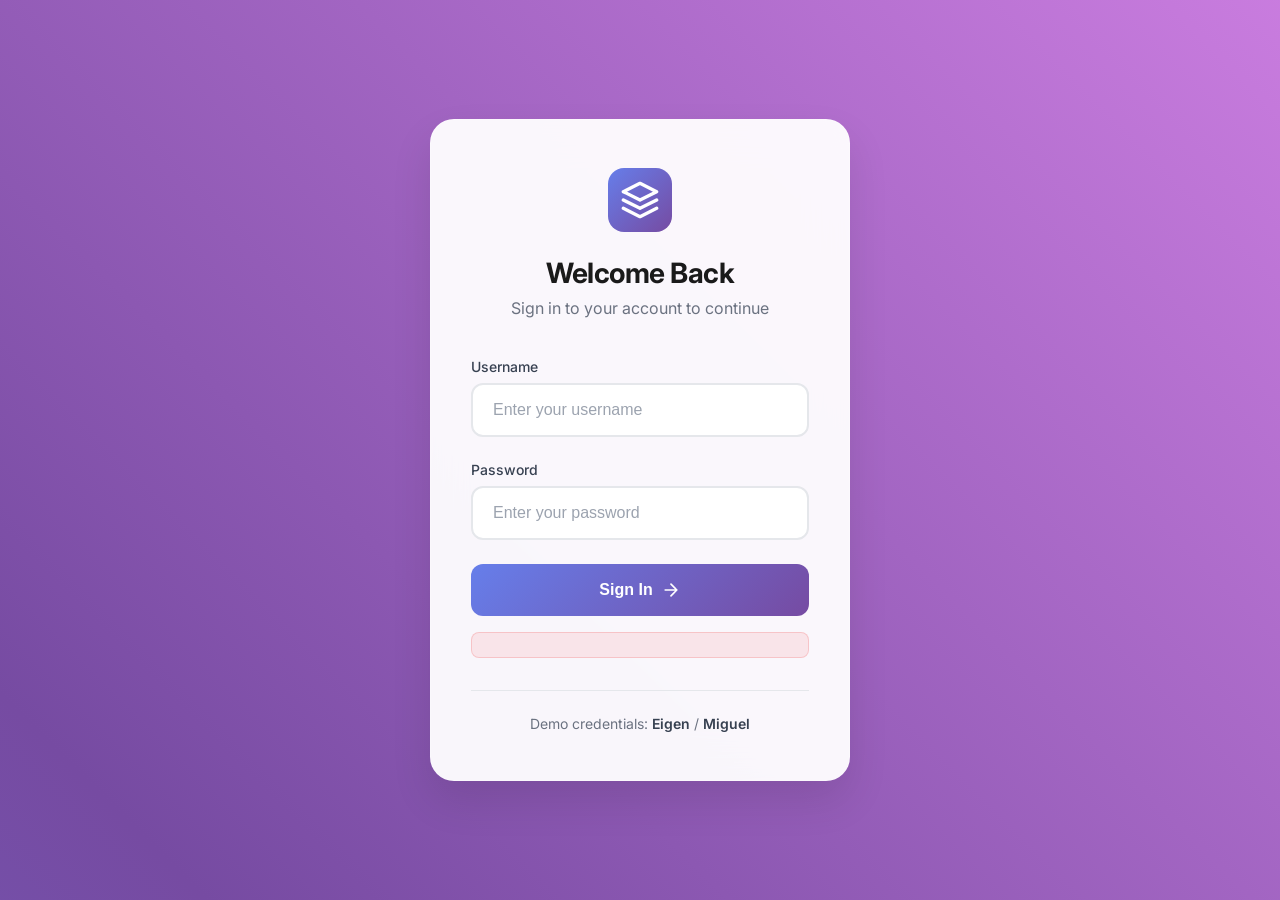
==== burat.html @ 1b8d0ff0 "First Project" ====
<!DOCTYPE html>
<html lang="en">
<head>
  <meta charset="UTF-8">
  <meta name="viewport" content="width=device-width, initial-scale=1.0">
  <title>Welcome Back - Login</title>
  <link rel="stylesheet" href="borat.css">
  <link href="https://fonts.googleapis.com/css2?family=Inter:wght@300;400;500;600;700&display=swap" rel="stylesheet">
</head>
<body>
  <div class="background-animation"></div>
  <div class="login-container">
    <div class="login-header">
      <div class="logo">
        <svg width="40" height="40" viewBox="0 0 24 24" fill="none" xmlns="http://www.w3.org/2000/svg">
          <path d="M12 2L2 7L12 12L22 7L12 2Z" stroke="currentColor" stroke-width="2" stroke-linecap="round" stroke-linejoin="round"/>
          <path d="M2 17L12 22L22 17" stroke="currentColor" stroke-width="2" stroke-linecap="round" stroke-linejoin="round"/>
          <path d="M2 12L12 17L22 12" stroke="currentColor" stroke-width="2" stroke-linecap="round" stroke-linejoin="round"/>
        </svg>
      </div>
      <h1>Welcome Back</h1>
      <p>Sign in to your account to continue</p>
    </div>
    
    <form class="login-form" onsubmit="event.preventDefault(); login();">
      <div class="input-group">
        <label for="username">Username</label>
        <input type="text" id="username" placeholder="Enter your username" required>
      </div>
      
      <div class="input-group">
        <label for="password">Password</label>
        <input type="password" id="password" placeholder="Enter your password" required>
      </div>
      
      <button type="submit" class="login-btn">
        <span>Sign In</span>
        <svg class="btn-icon" width="20" height="20" viewBox="0 0 24 24" fill="none" xmlns="http://www.w3.org/2000/svg">
          <path d="M5 12H19M19 12L12 5M19 12L12 19" stroke="currentColor" stroke-width="2" stroke-linecap="round" stroke-linejoin="round"/>
        </svg>
      </button>
      
      <div class="error" id="errorMsg"></div>
    </form>
    
    <div class="login-footer">
      <p>Demo credentials: <strong>Eigen</strong> / <strong>Miguel</strong></p>
    </div>
  </div>

  <script src="bewrat.js"></script>
</body>
</html>
---- borat.css ----
/* Reset and base styles */
* {
  box-sizing: border-box;
  margin: 0;
  padding: 0;
}

body {
  font-family: "Inter", -apple-system, BlinkMacSystemFont, "Segoe UI", Roboto, sans-serif;
  background: linear-gradient(135deg, #667eea 0%, #764ba2 100%);
  min-height: 100vh;
  display: flex;
  align-items: center;
  justify-content: center;
  position: relative;
  overflow: hidden;
}

/* Animated background */
.background-animation {
  position: absolute;
  top: 0;
  left: 0;
  width: 100%;
  height: 100%;
  background: linear-gradient(45deg, #667eea, #764ba2, #f093fb, #f5576c);
  background-size: 400% 400%;
  animation: gradientShift 15s ease infinite;
  z-index: -1;
}

@keyframes gradientShift {
  0% { background-position: 0% 50%; }
  50% { background-position: 100% 50%; }
  100% { background-position: 0% 50%; }
}

/* Login container */
.login-container {
  background: rgba(255, 255, 255, 0.95);
  backdrop-filter: blur(20px);
  border: 1px solid rgba(255, 255, 255, 0.2);
  border-radius: 24px;
  padding: 48px 40px;
  width: 100%;
  max-width: 420px;
  box-shadow: 0 20px 40px rgba(0, 0, 0, 0.1);
  text-align: center;
  animation: slideUp 0.8s ease-out;
}

@keyframes slideUp {
  from {
    opacity: 0;
    transform: translateY(30px);
  }
  to {
    opacity: 1;
    transform: translateY(0);
  }
}

/* Login header */
.login-header {
  margin-bottom: 40px;
}

.logo {
  display: inline-flex;
  align-items: center;
  justify-content: center;
  width: 64px;
  height: 64px;
  background: linear-gradient(135deg, #667eea, #764ba2);
  border-radius: 16px;
  margin-bottom: 24px;
  color: white;
  animation: logoFloat 3s ease-in-out infinite;
}

@keyframes logoFloat {
  0%, 100% { transform: translateY(0px); }
  50% { transform: translateY(-5px); }
}

.login-header h1 {
  font-size: 28px;
  font-weight: 700;
  color: #1a1a1a;
  margin-bottom: 8px;
  letter-spacing: -0.5px;
}

.login-header p {
  color: #6b7280;
  font-size: 16px;
  font-weight: 400;
}

/* Login form */
.login-form {
  text-align: left;
}

.input-group {
  margin-bottom: 24px;
}

.input-group label {
  display: block;
  font-size: 14px;
  font-weight: 500;
  color: #374151;
  margin-bottom: 8px;
}

.input-group input {
  width: 100%;
  padding: 16px 20px;
  border: 2px solid #e5e7eb;
  border-radius: 12px;
  font-size: 16px;
  font-weight: 400;
  color: #1a1a1a;
  background: #ffffff;
  transition: all 0.3s ease;
  outline: none;
}

.input-group input:focus {
  border-color: #667eea;
  box-shadow: 0 0 0 3px rgba(102, 126, 234, 0.1);
  transform: translateY(-1px);
}

.input-group input::placeholder {
  color: #9ca3af;
}

/* Login button */
.login-btn {
  width: 100%;
  padding: 16px 24px;
  background: linear-gradient(135deg, #667eea, #764ba2);
  color: white;
  border: none;
  border-radius: 12px;
  font-size: 16px;
  font-weight: 600;
  cursor: pointer;
  transition: all 0.3s ease;
  display: flex;
  align-items: center;
  justify-content: center;
  gap: 8px;
  position: relative;
  overflow: hidden;
}

.login-btn:hover {
  transform: translateY(-2px);
  box-shadow: 0 10px 25px rgba(102, 126, 234, 0.3);
}

.login-btn:active {
  transform: translateY(0);
}

.btn-icon {
  transition: transform 0.3s ease;
}

.login-btn:hover .btn-icon {
  transform: translateX(4px);
}

/* Error message */
.error {
  color: #ef4444;
  font-size: 14px;
  font-weight: 500;
  margin-top: 16px;
  text-align: center;
  padding: 12px;
  background: rgba(239, 68, 68, 0.1);
  border-radius: 8px;
  border: 1px solid rgba(239, 68, 68, 0.2);
  animation: shake 0.5s ease-in-out;
}

@keyframes shake {
  0%, 100% { transform: translateX(0); }
  25% { transform: translateX(-5px); }
  75% { transform: translateX(5px); }
}

/* Login footer */
.login-footer {
  margin-top: 32px;
  padding-top: 24px;
  border-top: 1px solid #e5e7eb;
}

.login-footer p {
  color: #6b7280;
  font-size: 14px;
  font-weight: 400;
}

.login-footer strong {
  color: #374151;
  font-weight: 600;
}

/* Responsive design */
@media (max-width: 480px) {
  .login-container {
    margin: 20px;
    padding: 32px 24px;
    border-radius: 20px;
  }
  
  .login-header h1 {
    font-size: 24px;
  }
  
  .input-group input {
    padding: 14px 16px;
    font-size: 16px;
  }
  
  .login-btn {
    padding: 14px 20px;
    font-size: 15px;
  }
}

/* Dashboard styles */
.dashboard {
  width: 90%;
  max-width: 700px;
  padding: 40px;
}

.game-list {
  display: grid;
  grid-template-columns: repeat(auto-fit, minmax(150px, 1fr));
  gap: 15px;
  margin-top: 20px;
}

.game-card {
  background: #fff;
  padding: 15px;
  border-radius: 10px;
  box-shadow: 0 3px 6px rgba(0,0,0,0.1);
  text-align: center;
  transition: transform 0.2s;
}

.game-card:hover {
  transform: scale(1.05);
}

.logout-btn {
  margin-top: 25px;
  background: #f44336;
}

.logout-btn:hover {
  background: #d32f2f;
}
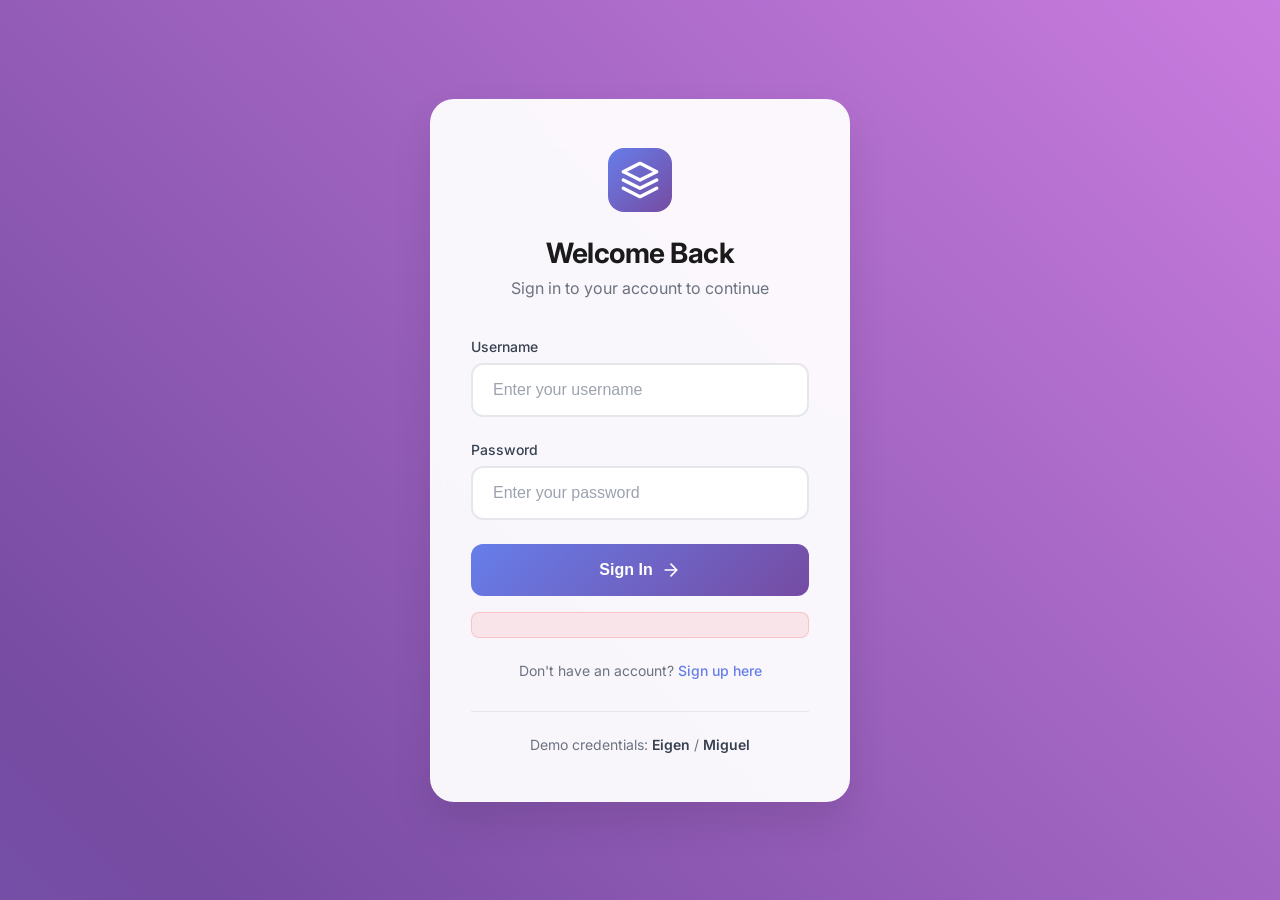
==== commit 5cb41011: "Changes" ====
--- a/burat.html
+++ b/burat.html
@@ -18,11 +18,12 @@
           <path d="M2 12L12 17L22 12" stroke="currentColor" stroke-width="2" stroke-linecap="round" stroke-linejoin="round"/>
         </svg>
       </div>
-      <h1>Welcome Back</h1>
-      <p>Sign in to your account to continue</p>
+      <h1 id="pageTitle">Welcome Back</h1>
+      <p id="pageSubtitle">Sign in to your account to continue</p>
     </div>
     
-    <form class="login-form" onsubmit="event.preventDefault(); login();">
+    <!-- Login Form -->
+    <form class="login-form" id="loginForm" onsubmit="event.preventDefault(); login();">
       <div class="input-group">
         <label for="username">Username</label>
         <input type="text" id="username" placeholder="Enter your username" required>
@@ -42,9 +43,43 @@
       
       <div class="error" id="errorMsg"></div>
     </form>
+
+    <!-- Sign Up Form -->
+    <form class="signup-form" id="signupForm" onsubmit="event.preventDefault(); signup();" style="display: none;">
+      <div class="input-group">
+        <label for="signupUsername">Username</label>
+        <input type="text" id="signupUsername" placeholder="Choose a username" required>
+      </div>
+      
+      <div class="input-group">
+        <label for="signupPassword">Password</label>
+        <input type="password" id="signupPassword" placeholder="Create a password" required>
+      </div>
+      
+      <div class="input-group">
+        <label for="confirmPassword">Confirm Password</label>
+        <input type="password" id="confirmPassword" placeholder="Confirm your password" required>
+      </div>
+      
+      <button type="submit" class="signup-btn">
+        <span>Create Account</span>
+        <svg class="btn-icon" width="20" height="20" viewBox="0 0 24 24" fill="none" xmlns="http://www.w3.org/2000/svg">
+          <path d="M16 21V19C16 17.9391 15.5786 16.9217 14.8284 16.1716C14.0783 15.4214 13.0609 15 12 15H5C3.93913 15 2.92172 15.4214 2.17157 16.1716C1.42143 16.9217 1 17.9391 1 19V21" stroke="currentColor" stroke-width="2" stroke-linecap="round" stroke-linejoin="round"/>
+          <circle cx="8.5" cy="7" r="4" stroke="currentColor" stroke-width="2" stroke-linecap="round" stroke-linejoin="round"/>
+          <line x1="20" y1="8" x2="20" y2="14" stroke="currentColor" stroke-width="2" stroke-linecap="round" stroke-linejoin="round"/>
+          <line x1="17" y1="11" x2="23" y2="11" stroke="currentColor" stroke-width="2" stroke-linecap="round" stroke-linejoin="round"/>
+        </svg>
+      </button>
+      
+      <div class="error" id="signupErrorMsg"></div>
+    </form>
+    
+    <div class="form-toggle">
+      <p id="toggleText">Don't have an account? <a href="#" id="toggleLink">Sign up here</a></p>
+    </div>
     
     <div class="login-footer">
-      <p>Demo credentials: <strong>Eigen</strong> / <strong>Miguel</strong></p>
+      <p id="demoCredentials">Demo credentials: <strong>Eigen</strong> / <strong>Miguel</strong></p>
     </div>
   </div>
 
--- a/borat.css
+++ b/borat.css
@@ -194,6 +194,160 @@
   75% { transform: translateX(5px); }
 }
 
+/* Sign up form */
+.signup-form {
+  text-align: left;
+  animation: slideIn 0.5s ease-out;
+}
+
+@keyframes slideIn {
+  from {
+    opacity: 0;
+    transform: translateX(20px);
+  }
+  to {
+    opacity: 1;
+    transform: translateX(0);
+  }
+}
+
+/* File upload styling */
+.file-upload-container {
+  position: relative;
+  margin-bottom: 16px;
+}
+
+.file-upload-container input[type="file"] {
+  position: absolute;
+  opacity: 0;
+  width: 0;
+  height: 0;
+}
+
+.file-upload-label {
+  display: flex;
+  align-items: center;
+  justify-content: center;
+  gap: 8px;
+  padding: 16px 20px;
+  border: 2px dashed #d1d5db;
+  border-radius: 12px;
+  background: #f9fafb;
+  color: #6b7280;
+  font-size: 14px;
+  font-weight: 500;
+  cursor: pointer;
+  transition: all 0.3s ease;
+  text-align: center;
+}
+
+.file-upload-label:hover {
+  border-color: #667eea;
+  background: #f0f4ff;
+  color: #667eea;
+  transform: translateY(-1px);
+}
+
+.file-upload-label svg {
+  transition: transform 0.3s ease;
+}
+
+.file-upload-label:hover svg {
+  transform: translateY(-2px);
+}
+
+/* Image preview */
+.image-preview {
+  position: relative;
+  margin-top: 16px;
+  text-align: center;
+}
+
+.image-preview img {
+  width: 80px;
+  height: 80px;
+  border-radius: 50%;
+  object-fit: cover;
+  border: 3px solid #667eea;
+  box-shadow: 0 4px 12px rgba(102, 126, 234, 0.2);
+  animation: fadeIn 0.3s ease;
+}
+
+.remove-image {
+  position: absolute;
+  top: -8px;
+  right: calc(50% - 40px);
+  background: #ef4444;
+  color: white;
+  border: none;
+  border-radius: 50%;
+  width: 24px;
+  height: 24px;
+  display: flex;
+  align-items: center;
+  justify-content: center;
+  cursor: pointer;
+  transition: all 0.3s ease;
+  box-shadow: 0 2px 8px rgba(239, 68, 68, 0.3);
+}
+
+.remove-image:hover {
+  background: #dc2626;
+  transform: scale(1.1);
+}
+
+.signup-btn {
+  width: 100%;
+  padding: 16px 24px;
+  background: linear-gradient(135deg, #10b981, #059669);
+  color: white;
+  border: none;
+  border-radius: 12px;
+  font-size: 16px;
+  font-weight: 600;
+  cursor: pointer;
+  transition: all 0.3s ease;
+  display: flex;
+  align-items: center;
+  justify-content: center;
+  gap: 8px;
+  position: relative;
+  overflow: hidden;
+}
+
+.signup-btn:hover {
+  transform: translateY(-2px);
+  box-shadow: 0 10px 25px rgba(16, 185, 129, 0.3);
+}
+
+.signup-btn:active {
+  transform: translateY(0);
+}
+
+/* Form toggle */
+.form-toggle {
+  margin-top: 24px;
+  text-align: center;
+}
+
+.form-toggle p {
+  color: #6b7280;
+  font-size: 14px;
+  font-weight: 400;
+}
+
+.form-toggle a {
+  color: #667eea;
+  text-decoration: none;
+  font-weight: 500;
+  transition: color 0.3s ease;
+}
+
+.form-toggle a:hover {
+  color: #764ba2;
+  text-decoration: underline;
+}
+
 /* Login footer */
 .login-footer {
   margin-top: 32px;
